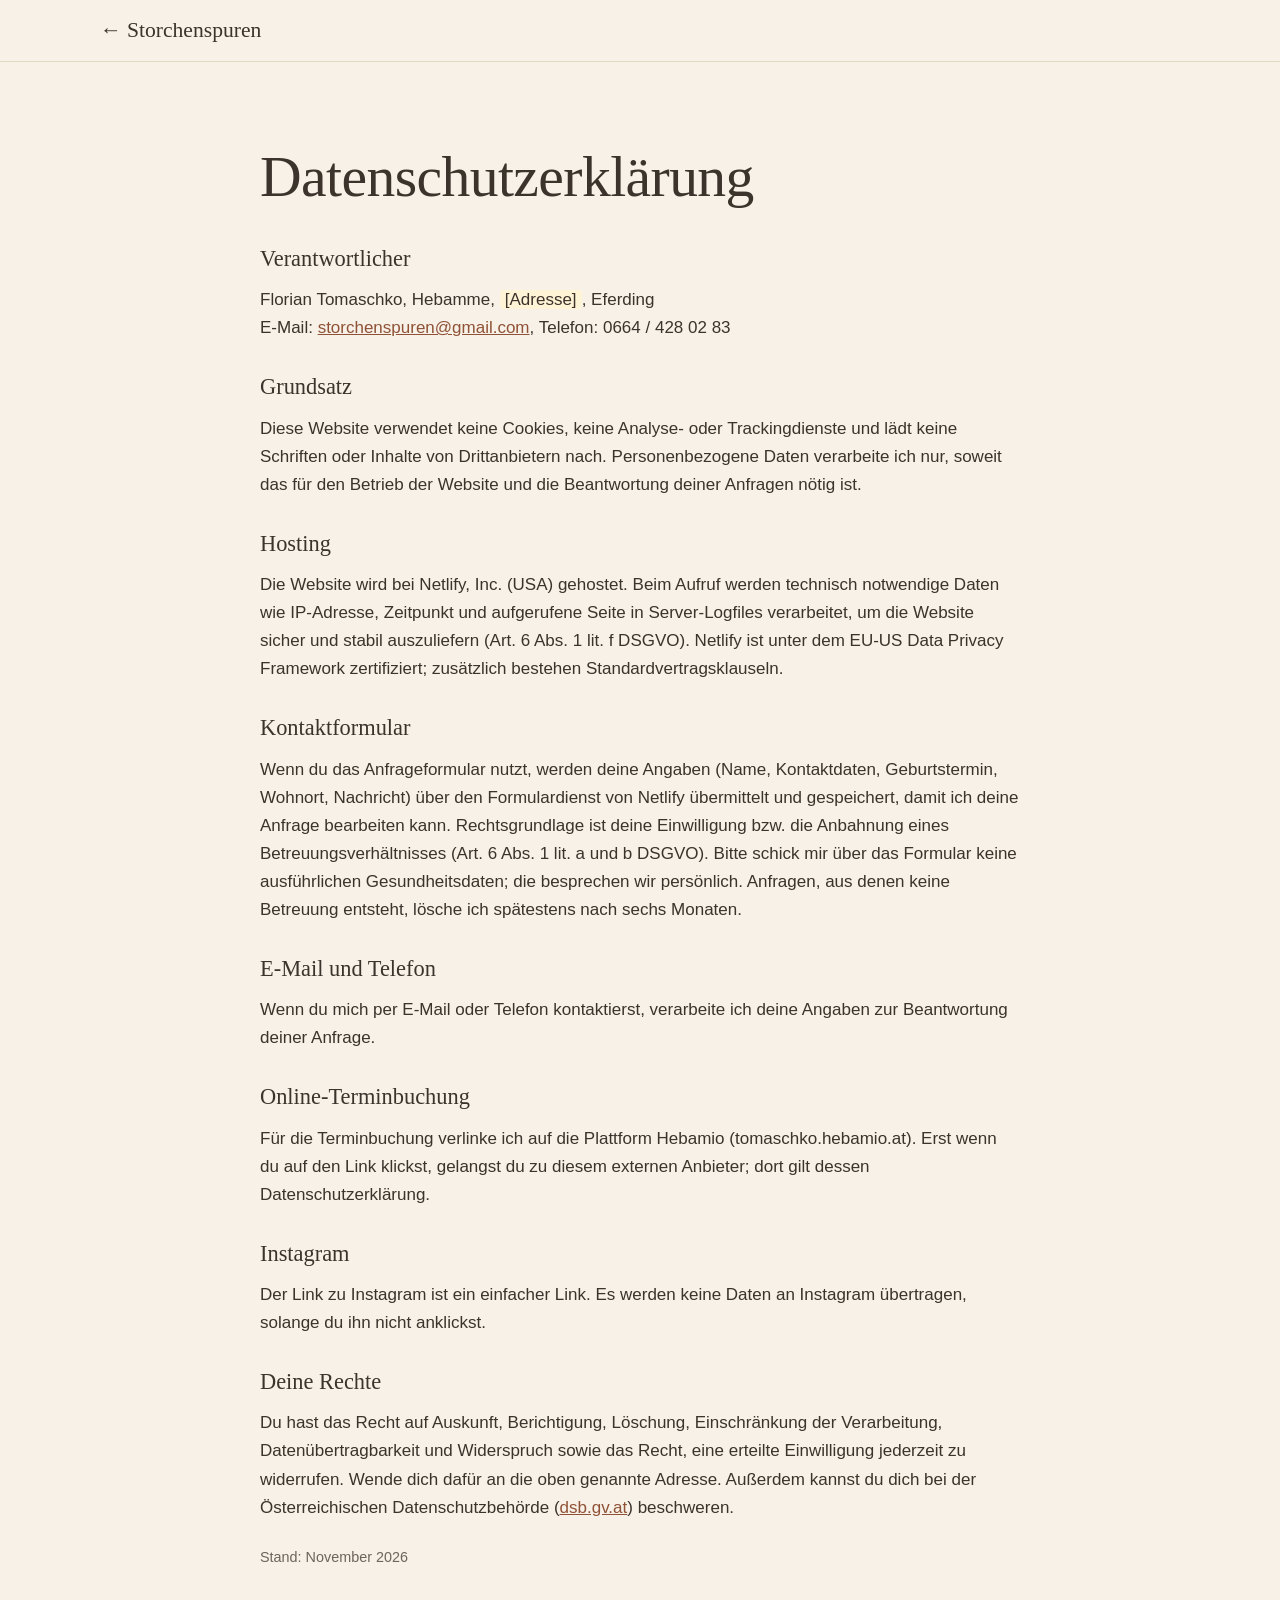
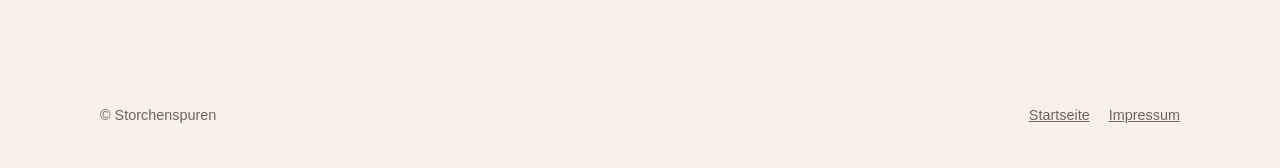
==== datenschutz.html @ 36145c32 "Neue Website Storchenspuren Co-Authored-By: Claude Opus 5.5 <noreply@anthropic.com> Claude-Session: " ====
<!DOCTYPE html>
<html lang="de-AT">
<head>
  <meta charset="utf-8">
  <meta name="viewport" content="width=device-width, initial-scale=1">
  <title>Datenschutz – Storchenspuren</title>
  <meta name="robots" content="noindex">
  <link rel="icon" href="favicon.svg" type="image/svg+xml">
  <link rel="stylesheet" href="styles.css">
</head>
<body>
<header class="site-header"><div class="wrap"><a href="index.html" class="brand"><span>← Storchenspuren</span></a></div></header>
<main class="page"><div class="wrap">
  <h1>Datenschutzerklärung</h1>

  <h2>Verantwortlicher</h2>
  <p>Florian Tomaschko, Hebamme, <span class="todo">[Adresse]</span>, Eferding<br>
  E-Mail: <a href="mailto:storchenspuren@gmail.com">storchenspuren@gmail.com</a>, Telefon: 0664 / 428 02 83</p>

  <h2>Grundsatz</h2>
  <p>Diese Website verwendet keine Cookies, keine Analyse- oder Trackingdienste und lädt keine Schriften oder Inhalte von Drittanbietern nach. Personenbezogene Daten verarbeite ich nur, soweit das für den Betrieb der Website und die Beantwortung deiner Anfragen nötig ist.</p>

  <h2>Hosting</h2>
  <p>Die Website wird bei Netlify, Inc. (USA) gehostet. Beim Aufruf werden technisch notwendige Daten wie IP-Adresse, Zeitpunkt und aufgerufene Seite in Server-Logfiles verarbeitet, um die Website sicher und stabil auszuliefern (Art. 6 Abs. 1 lit. f DSGVO). Netlify ist unter dem EU-US Data Privacy Framework zertifiziert; zusätzlich bestehen Standardvertragsklauseln.</p>

  <h2>Kontaktformular</h2>
  <p>Wenn du das Anfrageformular nutzt, werden deine Angaben (Name, Kontaktdaten, Geburtstermin, Wohnort, Nachricht) über den Formulardienst von Netlify übermittelt und gespeichert, damit ich deine Anfrage bearbeiten kann. Rechtsgrundlage ist deine Einwilligung bzw. die Anbahnung eines Betreuungsverhältnisses (Art. 6 Abs. 1 lit. a und b DSGVO). Bitte schick mir über das Formular keine ausführlichen Gesundheitsdaten; die besprechen wir persönlich. Anfragen, aus denen keine Betreuung entsteht, lösche ich spätestens nach sechs Monaten.</p>

  <h2>E-Mail und Telefon</h2>
  <p>Wenn du mich per E-Mail oder Telefon kontaktierst, verarbeite ich deine Angaben zur Beantwortung deiner Anfrage.</p>

  <h2>Online-Terminbuchung</h2>
  <p>Für die Terminbuchung verlinke ich auf die Plattform Hebamio (tomaschko.hebamio.at). Erst wenn du auf den Link klickst, gelangst du zu diesem externen Anbieter; dort gilt dessen Datenschutzerklärung.</p>

  <h2>Instagram</h2>
  <p>Der Link zu Instagram ist ein einfacher Link. Es werden keine Daten an Instagram übertragen, solange du ihn nicht anklickst.</p>

  <h2>Deine Rechte</h2>
  <p>Du hast das Recht auf Auskunft, Berichtigung, Löschung, Einschränkung der Verarbeitung, Datenübertragbarkeit und Widerspruch sowie das Recht, eine erteilte Einwilligung jederzeit zu widerrufen. Wende dich dafür an die oben genannte Adresse. Außerdem kannst du dich bei der Österreichischen Datenschutzbehörde (<a href="https://www.dsb.gv.at" target="_blank" rel="noopener">dsb.gv.at</a>) beschweren.</p>

  <p class="note">Stand: November 2026</p>
</div></main>
<footer class="site-footer"><div class="wrap"><span>© Storchenspuren</span><span><a href="index.html">Startseite</a><a href="impressum.html">Impressum</a></span></div></footer>
</body>
</html>
---- styles.css ----
:root {
  --sand: #f7f1e8;
  --sand-dark: #efe5d6;
  --cream: #fffdf9;
  --clay: #b5714f;
  --clay-dark: #8f5236;
  --sage: #7d8f72;
  --sage-light: #e3e8dc;
  --ink: #3b332c;
  --muted: #6e645a;
  --line: #e2d6c4;
  --radius: 18px;
  --serif: "Iowan Old Style", "Palatino Linotype", Palatino, "Book Antiqua", Georgia, serif;
  --sans: -apple-system, BlinkMacSystemFont, "Segoe UI", Roboto, "Helvetica Neue", Arial, sans-serif;
}

* { box-sizing: border-box; }
html { scroll-behavior: smooth; }
body {
  margin: 0;
  font-family: var(--sans);
  font-size: 17px;
  line-height: 1.65;
  color: var(--ink);
  background: var(--sand);
}
img, svg { display: block; max-width: 100%; }
a { color: var(--clay-dark); }
h1, h2, h3 { font-family: var(--serif); font-weight: 500; line-height: 1.2; margin: 0 0 .6em; }
h1 { font-size: clamp(2.2rem, 6vw, 3.6rem); letter-spacing: -.01em; }
h2 { font-size: clamp(1.7rem, 4vw, 2.4rem); }
h3 { font-size: 1.25rem; }
p { margin: 0 0 1em; }

.wrap { width: min(1080px, 100% - 2.5rem); margin-inline: auto; }

/* Header */
.site-header {
  position: sticky; top: 0; z-index: 10;
  background: rgba(247, 241, 232, .92);
  backdrop-filter: blur(8px);
  border-bottom: 1px solid var(--line);
}
.site-header .wrap { display: flex; align-items: center; justify-content: space-between; gap: 1rem; padding: .8rem 0; }
.brand { display: flex; align-items: center; gap: .6rem; text-decoration: none; color: var(--ink); }
.brand svg { width: 34px; height: 34px; }
.brand span { font-family: var(--serif); font-size: 1.35rem; }
.nav { display: flex; gap: 1.4rem; }
.nav a { color: var(--ink); text-decoration: none; font-size: .95rem; }
.nav a:hover { color: var(--clay-dark); }
.nav-toggle { display: none; background: none; border: 0; font-size: 1.6rem; color: var(--ink); cursor: pointer; }

@media (max-width: 760px) {
  .nav-toggle { display: block; }
  .nav {
    display: none; position: absolute; left: 0; right: 0; top: 100%;
    flex-direction: column; gap: 0; background: var(--cream); border-bottom: 1px solid var(--line);
  }
  .nav.open { display: flex; }
  .nav a { padding: .9rem 1.25rem; border-top: 1px solid var(--line); }
}

/* Buttons */
.btn {
  display: inline-block; padding: .85rem 1.5rem; border-radius: 999px;
  background: var(--clay); color: #fff; text-decoration: none; font-weight: 600;
  border: 0; font-size: 1rem; cursor: pointer; transition: background .2s;
}
.btn:hover { background: var(--clay-dark); }
.btn.ghost { background: transparent; color: var(--clay-dark); border: 1.5px solid var(--clay); }
.btn.ghost:hover { background: var(--clay); color: #fff; }

/* Hero */
.hero { padding: clamp(3.5rem, 9vw, 7rem) 0 clamp(3rem, 7vw, 5rem); position: relative; overflow: hidden; }
.hero .wrap { display: grid; grid-template-columns: 1.2fr .8fr; gap: 3rem; align-items: center; }
.eyebrow { text-transform: uppercase; letter-spacing: .14em; font-size: .8rem; color: var(--sage); font-weight: 700; margin-bottom: 1rem; }
.hero p.lead { font-size: 1.2rem; color: var(--muted); max-width: 34ch; }
.hero .actions { display: flex; flex-wrap: wrap; gap: .8rem; margin-top: 1.8rem; }
.hero-art { aspect-ratio: 4/5; border-radius: 200px 200px var(--radius) var(--radius); background: var(--sage-light); display: grid; place-items: center; position: relative; overflow: hidden; }
.hero-art svg { width: 62%; opacity: .9; }
.hero-art .photo-note { position: absolute; bottom: 1rem; left: 0; right: 0; text-align: center; font-size: .8rem; color: var(--sage); }
@media (max-width: 760px) {
  .hero .wrap { grid-template-columns: 1fr; }
  .hero-art { max-width: 320px; }
}

/* Sections */
section { padding: clamp(3.5rem, 8vw, 6rem) 0; }
.section-alt { background: var(--cream); border-block: 1px solid var(--line); }
.section-head { max-width: 640px; margin-bottom: 2.5rem; }
.section-head p { color: var(--muted); }

/* About */
.about { display: grid; grid-template-columns: .9fr 1.1fr; gap: 3rem; align-items: start; }
.facts { list-style: none; padding: 0; margin: 1.5rem 0 0; display: grid; gap: .8rem; }
.facts li { display: flex; gap: .8rem; align-items: flex-start; }
.facts li::before { content: ""; flex: none; width: 10px; height: 10px; margin-top: .55em; border-radius: 50%; background: var(--clay); }
.quote { font-family: var(--serif); font-size: 1.45rem; line-height: 1.45; color: var(--clay-dark); border-left: 3px solid var(--clay); padding-left: 1.2rem; margin: 0; }
@media (max-width: 760px) { .about { grid-template-columns: 1fr; } }

/* Cards */
.cards { display: grid; grid-template-columns: repeat(auto-fit, minmax(240px, 1fr)); gap: 1.2rem; }
.card { background: var(--sand); border: 1px solid var(--line); border-radius: var(--radius); padding: 1.6rem; }
.section-alt .card { background: var(--sand); }
.card .icon { width: 44px; height: 44px; border-radius: 50%; background: var(--sage-light); display: grid; place-items: center; margin-bottom: 1rem; color: var(--sage); }
.card .icon svg { width: 22px; height: 22px; }
.card p { color: var(--muted); margin: 0; font-size: .97rem; }

/* Costs */
.costs { display: grid; grid-template-columns: 1fr 1fr; gap: 1.2rem; }
.cost-box { background: var(--cream); border: 1px solid var(--line); border-radius: var(--radius); padding: 1.8rem; }
.cost-box ul { padding-left: 1.2rem; margin: 0; }
.cost-box li { margin-bottom: .5rem; }
.badge { display: inline-block; background: var(--sage-light); color: #4f5f46; font-weight: 700; font-size: .8rem; letter-spacing: .05em; padding: .3rem .8rem; border-radius: 999px; margin-bottom: 1rem; }
.note { font-size: .9rem; color: var(--muted); margin-top: 1.5rem; }
@media (max-width: 760px) { .costs { grid-template-columns: 1fr; } }

/* Contact */
.contact { display: grid; grid-template-columns: .8fr 1.2fr; gap: 3rem; }
.contact-info p { margin-bottom: .4rem; }
form { display: grid; gap: 1rem; }
.form-row { display: grid; grid-template-columns: 1fr 1fr; gap: 1rem; }
label { display: grid; gap: .35rem; font-size: .92rem; font-weight: 600; }
input, textarea, select {
  font: inherit; font-weight: 400; padding: .8rem 1rem; border-radius: 12px;
  border: 1px solid var(--line); background: #fff; color: var(--ink);
}
input:focus, textarea:focus, select:focus { outline: 2px solid var(--sage); outline-offset: 1px; }
textarea { min-height: 140px; resize: vertical; }
.check { display: flex; gap: .6rem; align-items: flex-start; font-weight: 400; font-size: .9rem; color: var(--muted); }
.check input { margin-top: .3rem; }
.hidden { display: none; }
@media (max-width: 760px) { .contact, .form-row { grid-template-columns: 1fr; } }

/* Footer */
.site-footer { padding: 2.5rem 0; font-size: .9rem; color: var(--muted); }
.site-footer .wrap { display: flex; flex-wrap: wrap; justify-content: space-between; gap: 1rem; }
.site-footer a { color: var(--muted); margin-left: 1.2rem; }

/* Simple pages */
.page { padding: clamp(3rem, 7vw, 5rem) 0; }
.page .wrap { max-width: 760px; }
.page h2 { font-size: 1.4rem; margin-top: 2rem; }
.todo { background: #fff4d6; padding: 0 .3em; border-radius: 4px; }
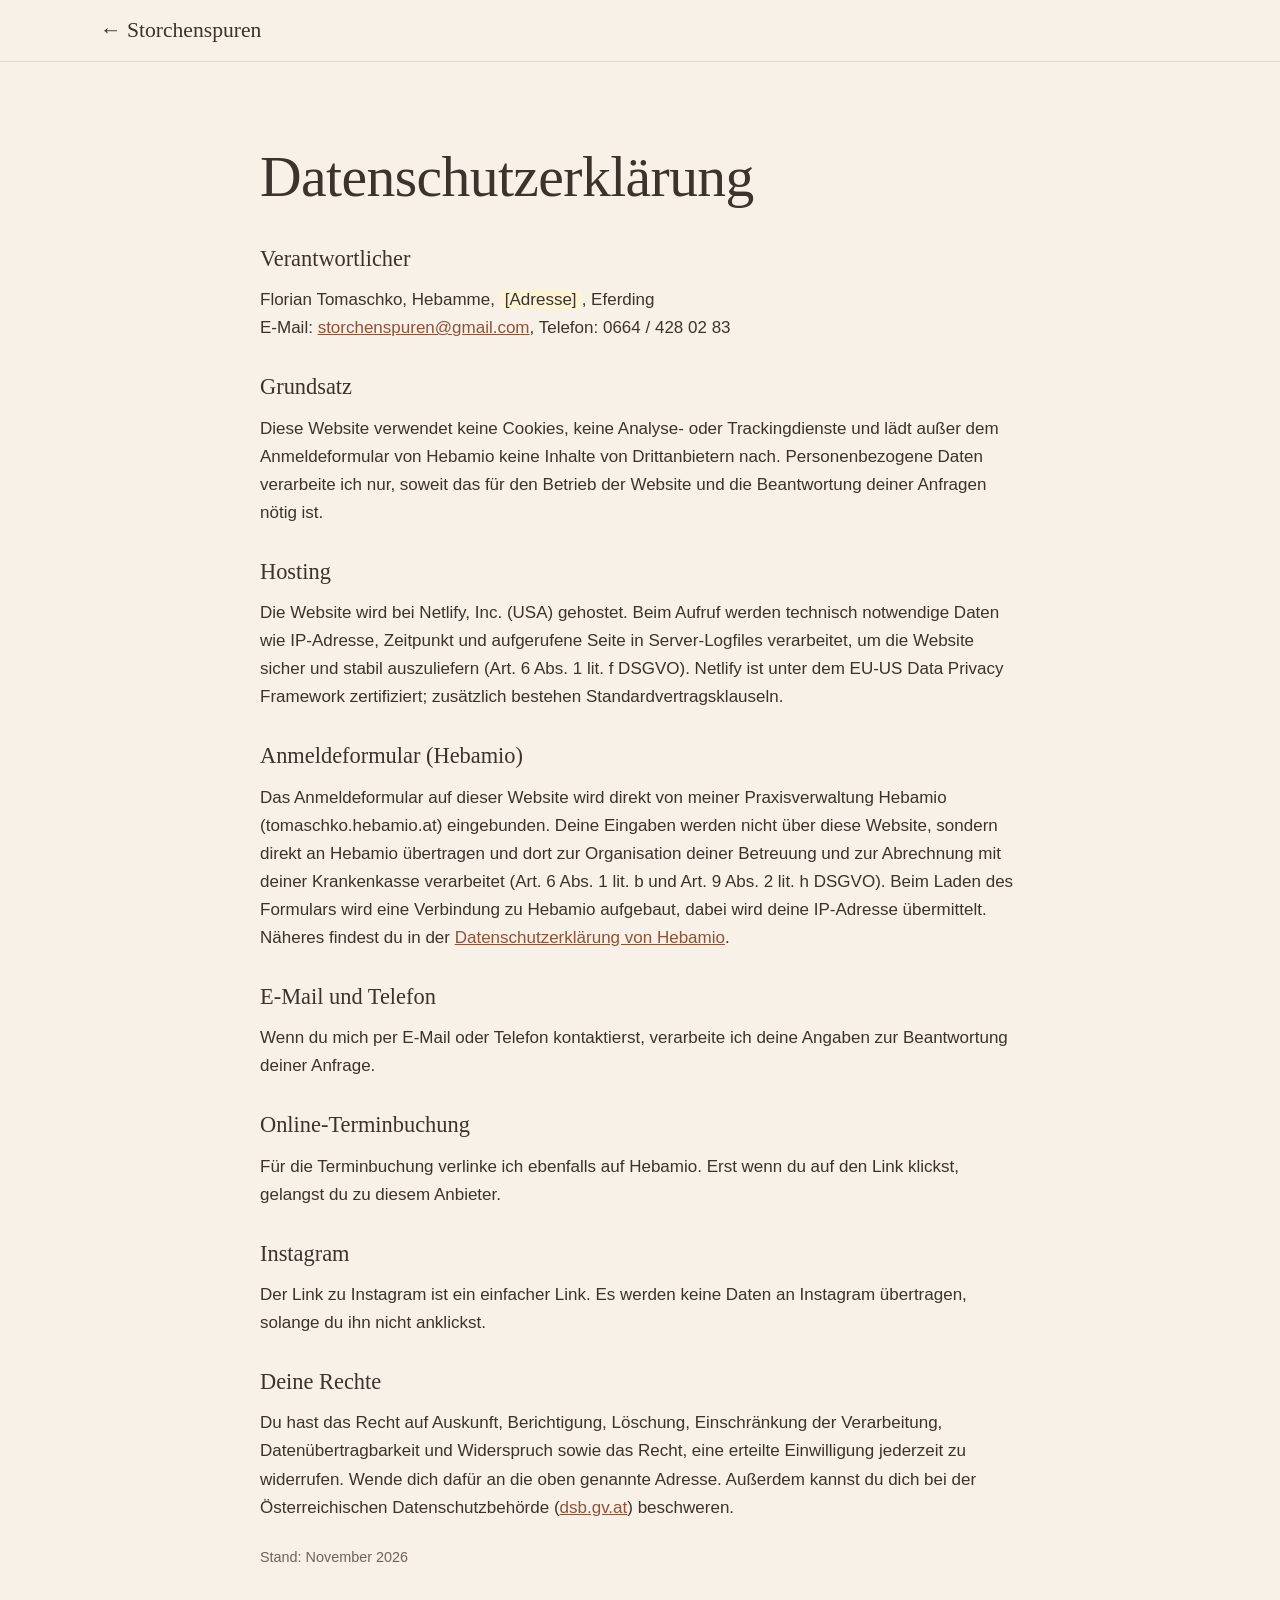
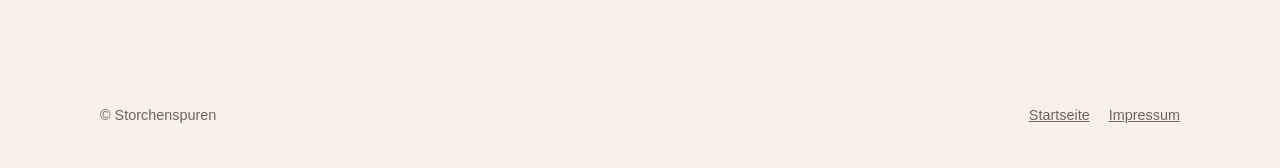
==== commit 0b6bda00: "Hebamio-Anmeldeformular einbetten statt eigenem Formular Co-Authored-By: Claude Opus 5.5 <noreply@an" ====
--- a/datenschutz.html
+++ b/datenschutz.html
@@ -18,19 +18,19 @@
   E-Mail: <a href="mailto:storchenspuren@gmail.com">storchenspuren@gmail.com</a>, Telefon: 0664 / 428 02 83</p>
 
   <h2>Grundsatz</h2>
-  <p>Diese Website verwendet keine Cookies, keine Analyse- oder Trackingdienste und lädt keine Schriften oder Inhalte von Drittanbietern nach. Personenbezogene Daten verarbeite ich nur, soweit das für den Betrieb der Website und die Beantwortung deiner Anfragen nötig ist.</p>
+  <p>Diese Website verwendet keine Cookies, keine Analyse- oder Trackingdienste und lädt außer dem Anmeldeformular von Hebamio keine Inhalte von Drittanbietern nach. Personenbezogene Daten verarbeite ich nur, soweit das für den Betrieb der Website und die Beantwortung deiner Anfragen nötig ist.</p>
 
   <h2>Hosting</h2>
   <p>Die Website wird bei Netlify, Inc. (USA) gehostet. Beim Aufruf werden technisch notwendige Daten wie IP-Adresse, Zeitpunkt und aufgerufene Seite in Server-Logfiles verarbeitet, um die Website sicher und stabil auszuliefern (Art. 6 Abs. 1 lit. f DSGVO). Netlify ist unter dem EU-US Data Privacy Framework zertifiziert; zusätzlich bestehen Standardvertragsklauseln.</p>
 
-  <h2>Kontaktformular</h2>
-  <p>Wenn du das Anfrageformular nutzt, werden deine Angaben (Name, Kontaktdaten, Geburtstermin, Wohnort, Nachricht) über den Formulardienst von Netlify übermittelt und gespeichert, damit ich deine Anfrage bearbeiten kann. Rechtsgrundlage ist deine Einwilligung bzw. die Anbahnung eines Betreuungsverhältnisses (Art. 6 Abs. 1 lit. a und b DSGVO). Bitte schick mir über das Formular keine ausführlichen Gesundheitsdaten; die besprechen wir persönlich. Anfragen, aus denen keine Betreuung entsteht, lösche ich spätestens nach sechs Monaten.</p>
+  <h2>Anmeldeformular (Hebamio)</h2>
+  <p>Das Anmeldeformular auf dieser Website wird direkt von meiner Praxisverwaltung Hebamio (tomaschko.hebamio.at) eingebunden. Deine Eingaben werden nicht über diese Website, sondern direkt an Hebamio übertragen und dort zur Organisation deiner Betreuung und zur Abrechnung mit deiner Krankenkasse verarbeitet (Art. 6 Abs. 1 lit. b und Art. 9 Abs. 2 lit. h DSGVO). Beim Laden des Formulars wird eine Verbindung zu Hebamio aufgebaut, dabei wird deine IP-Adresse übermittelt. Näheres findest du in der <a href="https://tomaschko.hebamio.at/datenschutz" target="_blank" rel="noopener">Datenschutzerklärung von Hebamio</a>.</p>
 
   <h2>E-Mail und Telefon</h2>
   <p>Wenn du mich per E-Mail oder Telefon kontaktierst, verarbeite ich deine Angaben zur Beantwortung deiner Anfrage.</p>
 
   <h2>Online-Terminbuchung</h2>
-  <p>Für die Terminbuchung verlinke ich auf die Plattform Hebamio (tomaschko.hebamio.at). Erst wenn du auf den Link klickst, gelangst du zu diesem externen Anbieter; dort gilt dessen Datenschutzerklärung.</p>
+  <p>Für die Terminbuchung verlinke ich ebenfalls auf Hebamio. Erst wenn du auf den Link klickst, gelangst du zu diesem Anbieter.</p>
 
   <h2>Instagram</h2>
   <p>Der Link zu Instagram ist ein einfacher Link. Es werden keine Daten an Instagram übertragen, solange du ihn nicht anklickst.</p>
--- a/styles.css
+++ b/styles.css
@@ -142,3 +142,10 @@
 .page .wrap { max-width: 760px; }
 .page h2 { font-size: 1.4rem; margin-top: 2rem; }
 .todo { background: #fff4d6; padding: 0 .3em; border-radius: 4px; }
+
+/* Eingebettete Hebamio-Anmeldung */
+.embed { background: var(--cream); border: 1px solid var(--line); border-radius: var(--radius); padding: 1.6rem; }
+.embed-note { color: var(--muted); font-size: .95rem; }
+.embed iframe { width: 100%; height: 1500px; border: 0; border-radius: 12px; background: #fff; display: block; }
+.embed-fallback { font-size: .9rem; color: var(--muted); margin: 1rem 0 0; }
+@media (max-width: 760px) { .embed { padding: 1rem; } .embed iframe { height: 1800px; } }
